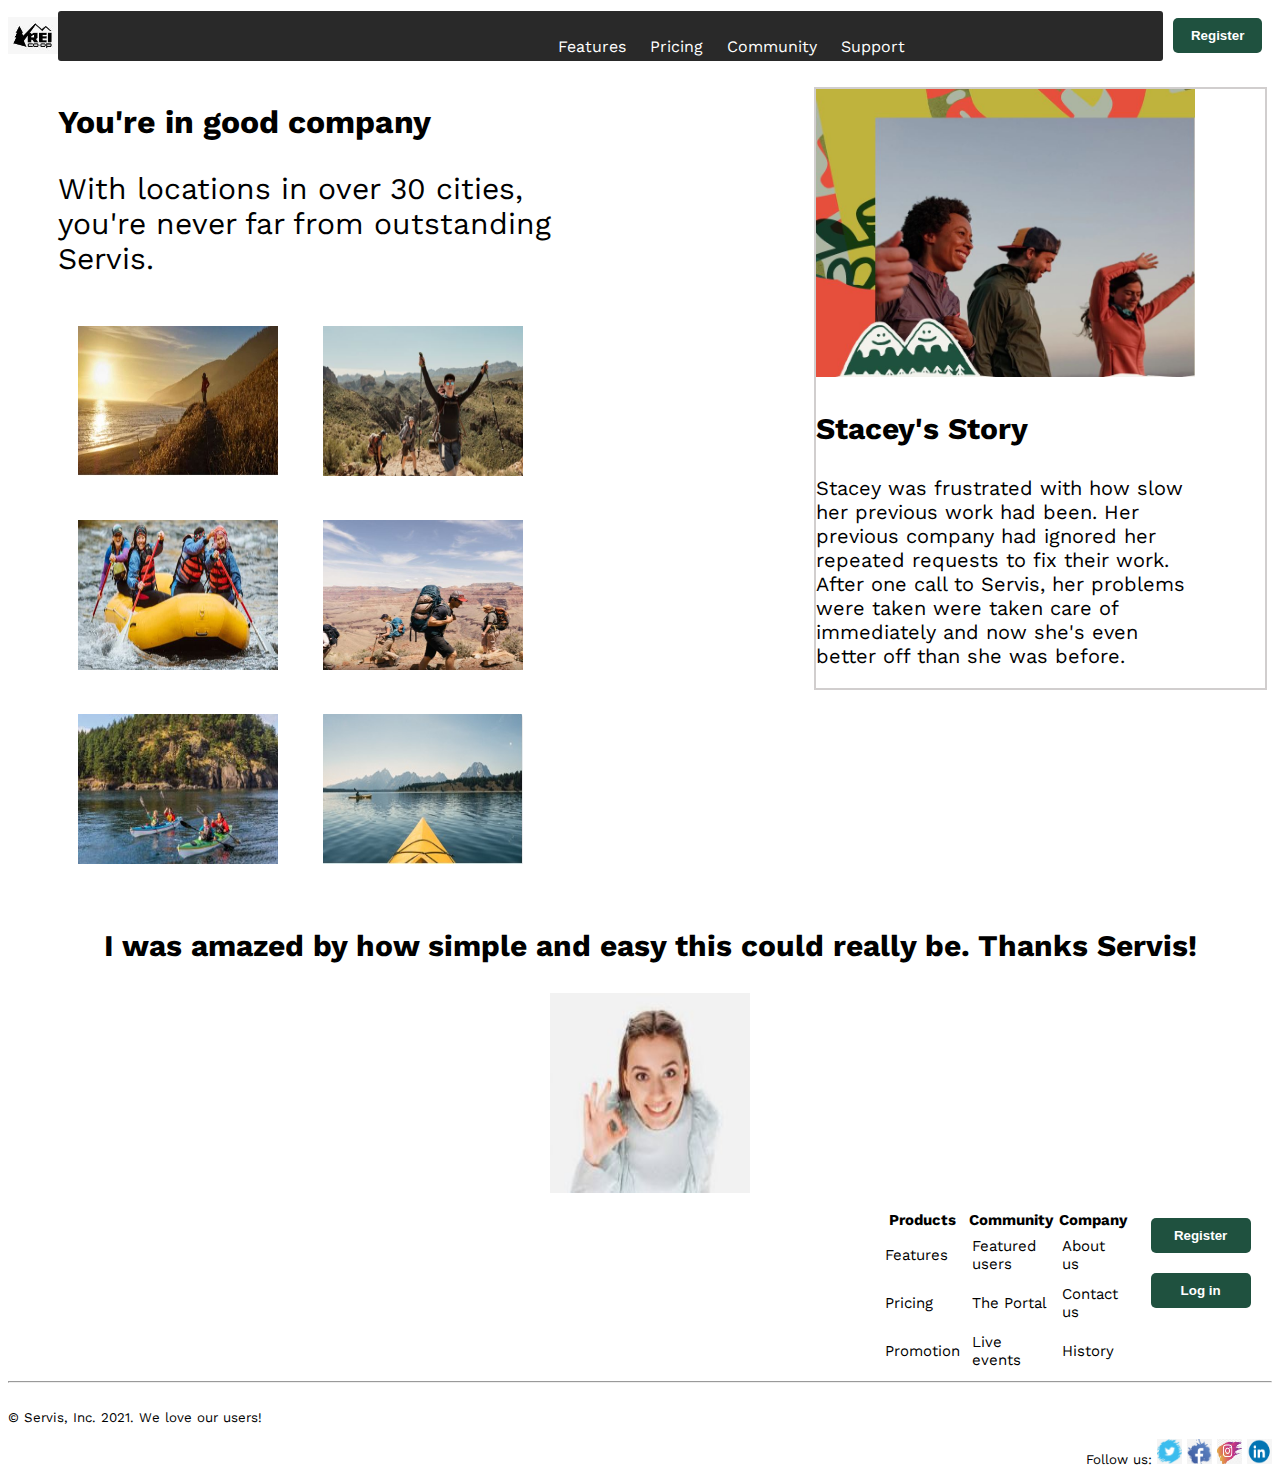
==== index.html @ 28664c56 "Edit button" ====
<!DOCTYPE html>
<html lang="en">
    <head>
        <title>REI Servis</title>

        <meta charset="utf-8">
        <link rel="stylesheet" href="index.css" type="text/css" /> 
    </head>
    <body>
        <header>
            <img src="REIlogo.JPG" class="logo" alt="REI logo">
            <nav>
                <ul>
                    <li> <a href="features.html"> Features</a></li>
                    <li> <a href="pricing.html"> Pricing</a></li>
                    <li> <a href="community.html"> Community</a></li>
                    <li> <a href="support.html"> Support</a></li>
                </ul>
            </nav>
            <button><a href="register.html">Register</a></button>
        </header>
<br>
<div class="company">
        <h1>You're in good company</h1>
<p>With locations in over 30 cities, you're never far from outstanding Servis.</p>
<img src="REIimg1.JPG" alt="Pic 1" class="REI">
<img src="REIimg2.JPG" alt="Pic 2" class="REI">
<img src="REIimg3.JPG" alt="Pic 3" class="REI">
<img src="REIimg4.JPG" alt="Pic 4" class="REI">
<img src="REIimg5.JPG" alt="Pic 5" class="REI">
<img src="REIimg6.jpg" alt="Pic 6" class="REI">
</div>
<div class="otherarticle">
    <img src="REIimg.JPG" alt="happy people" />
    <p class="arttitle">Stacey's Story</p>
    <p class="exwords">Stacey was frustrated with how slow her previous work had been. Her previous company had ignored her repeated requests to fix their work. After one call to Servis, her problems were taken were taken care of immediately and now she's even better off than she was before.</p>

</div>

<div class="extratext">
    <p>I was amazed by how simple and easy this could really be. Thanks Servis!</p>
    <img src="sarah.jpg" alt="Sarah Peters" class="sarah"/>
    
</div>

<div class="buttonlinks">
    <button><a href="register.html">Register</a></button> <br>
    <button><a href="register.html">Log in</a></button>

</div>
    
<div class="bottomlinks">
<table>
<thead>
    <tr>
        <th>Products</th>
        <th>Community</th>
        <th>Company</th>
    </tr>
</thead>
<tbody>
    <tr>
        <td> <a href="features.html"> Features</a></td>
        <td> <a href="featured-users.html"> Featured users</a></td>
        <td> <a href="about-us.html"> About us</a></td>
    </tr>
    <tr>
        <td> <a href="pricing.html"> Pricing</a></td>
        <td> <a href="the-portal.html"> The Portal</a></td>
        <td> <a href="contact-us.html"> Contact us</a></td>
    </tr>
    <tr>
        <td> <a href="promo.html"> Promotion</a></td>
        <td> <a href="live-events.html"> Live events</a></td>
        <td> <a href="history.html"> History</a></td>
    </tr>
</tbody>
</table>

</div>
<br>
<div>
<hr>
</div>

<br>
<footer>
&copy; Servis, Inc. 2021. We love our users!
</footer>

<div>
 <p class="socials">
        Follow us:
        <a href="https://twitter.com/fake"> <img src="TwitterLogo.PNG" alt="Twitter"></a>
        <a href="https://facebook.com/fake"> <img src="FacebookLogo.PNG" alt="Facebook"></a>
        <a href="https://instagram.com/fake"> <img src="InstagramLogo.PNG" alt="Instagram"></a>
        <a href="https://linkedin.com/in/fake"> <img src="LinkedInLogo.PNG" alt="LinkedIn"></a>
</p> 
</div>


    </body>
</html>
---- index.css ----
@import url('https://fonts.googleapis.com/css2?family=Work+Sans:wght@300&display=swap');

html {
    margin: 0px;
    padding: 0px;
    overflow: scroll;
    min-height: 100vh;
}

body {
    font-family: 'Work Sans', sans-serif;
}

header {
    display: flex;
    justify-content: space-between;
    align-items: center;
}

header ul {
    display: flex;
    flex-flow: row nowrap;
    list-style: none;
}

li + li {
    margin-left: 24px;
}

ul {
    margin-left: 450px;
}

button {
    background-color:hsl(158, 45%, 22%);
    color: hsl(158, 45%, 99%);
    border: none;
    padding: 16px;
    font-weight: 800;
    border-radius: 5px;
}

button a:link, button a:visited {
    text-decoration: none;
    color: white;
}

nav {
    background-color: hsl(0, 0%, 16%);
    border: none;
    color: white;
    padding: 10px;
    width: 100%;
    border-radius: 3px;
    height: 30px;
}

nav a:link, nav:link, nav a:visited {
    text-decoration: none;
    color: white
}

.company {
    display: flexbox;
    flex-direction: column;
    float: left;
    width: 40%;
    background-color: white;
    padding-left: 50px;
    padding-top: 50px
    margin: 5px;
    text-align: left;
}

h2, h3 {
    text-align: left;
}

.otherarticle {
    display: flexbox;
    flex-direction: column;
    float: right;
    width:30%;
    background-color: white;
    padding-right: 70px;
    margin: 5px;
    border: solid 2px rgb(209, 206, 206);
}

.extratext {
    display: inline-flex;
    flex-direction: column;
    background-color: white;
    width: 100%;
    padding: 5px;
    margin: 5px;
    text-align: center;
    font-weight: bold;
}

.logo {
    width: 50px;
}

img {
    width: 100%;
    align-items: center;
}

.REI {
    width: 200px;
    height: 150px;
    padding: 20px;
}

.bottomlinks {
    display: flexbox;
    float: right;
    width: 20%;
    margin: auto;
    border: inset;
    padding: 5px;
    border: none;
}

tbody, thead, td {
    padding: 5px;
    font-size: 15px;
}

table a:link, nav:link, table a:visited {
    text-decoration: none;
    color: black
}

button {
    width: 100px;
    padding: 10px;
    margin: 10px;
}

.buttonlinks {
    display: flexbox;
    float: right;
    width: 10%;
    margin: auto;
    border: inset;
    padding: 5px;
    border: none;

}

p {
    font-size: 30px;
}

.exwords {
    font-size: 20px;
}

.arttitle {
    font-weight:bold;
    font-size: 30px;
}

hr {
    clear: both;
}

footer {
    clear:both;
    font-size:smaller;
}

.sarah {
    height: 200px;
    width: 200px;
    display: flexbox;
    text-align: center;
    margin-left: auto;
    margin-right: auto;
}

.socials{
    clear:both;
    font-size:smaller;
    float: right;
}

.socials img {
    height: 25px;
    width: 25px;
}
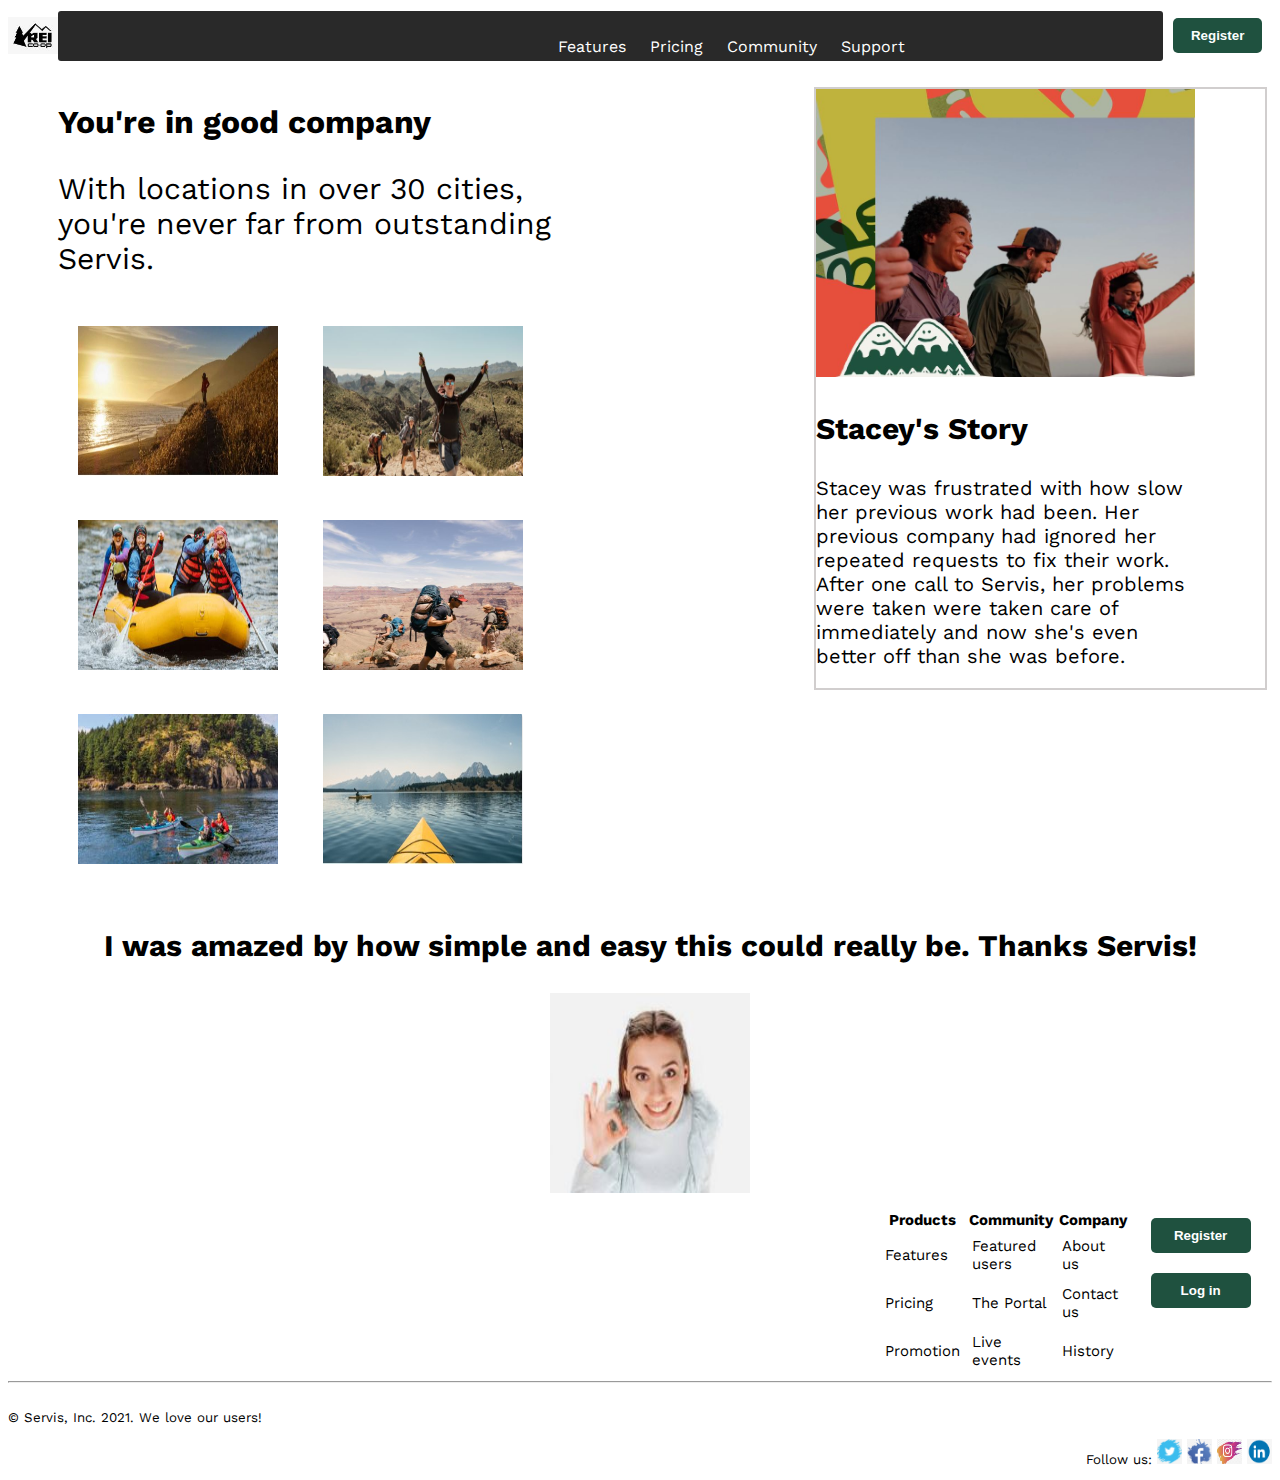
==== commit dd3d3058: "Update button" ====
--- a/index.html
+++ b/index.html
@@ -17,7 +17,8 @@
                     <li> <a href="support.html"> Support</a></li>
                 </ul>
             </nav>
-            <button><a href="register.html">Register</a></button>
+            <button onclick="window.location.href="register.html">Register</a></button>
+            
         </header>
 <br>
 <div class="company">
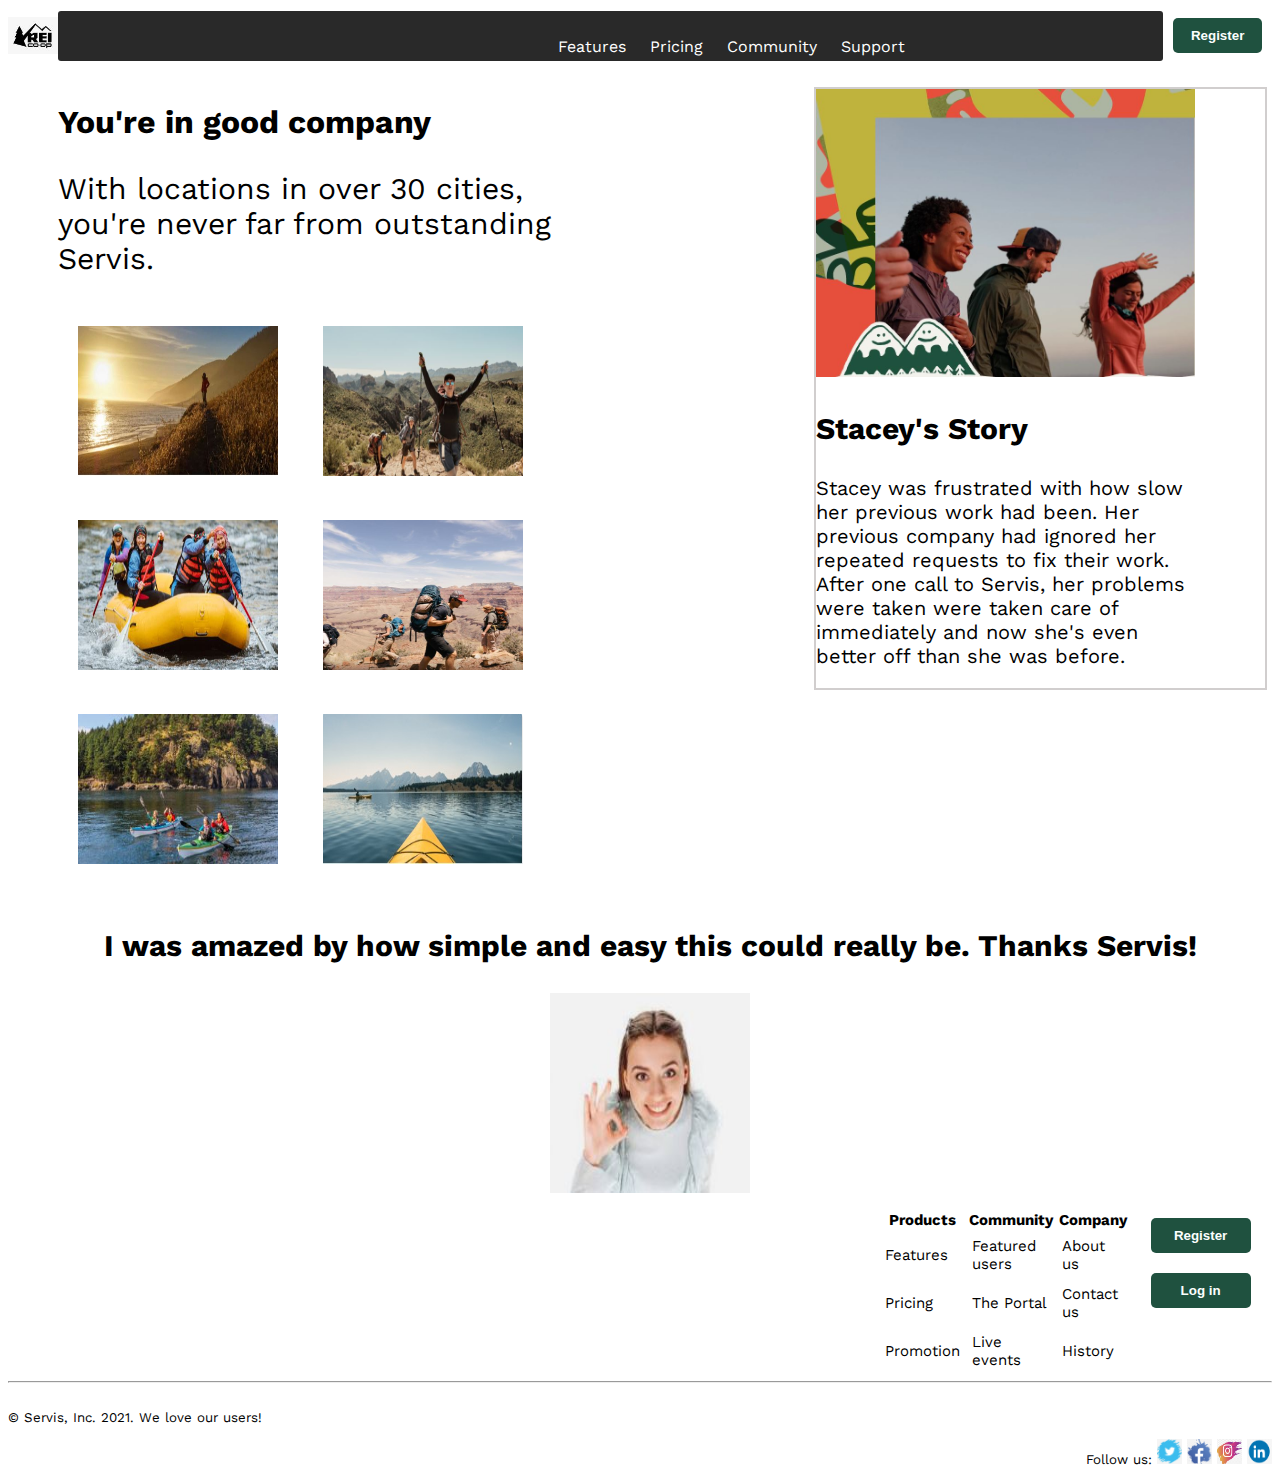
==== commit c30c204a: "Edit button" ====
--- a/index.html
+++ b/index.html
@@ -17,7 +17,7 @@
                     <li> <a href="support.html"> Support</a></li>
                 </ul>
             </nav>
-            <button onclick="window.location.href="register.html">Register</a></button>
+            <button onclick="window.location.href = "register.html">Register</button>
             
         </header>
 <br>
@@ -45,8 +45,8 @@
 </div>
 
 <div class="buttonlinks">
-    <button><a href="register.html">Register</a></button> <br>
-    <button><a href="register.html">Log in</a></button>
+    <button onclick="window.location.href = "register.html">Register</button> <br>
+    <button onclick="window.location.href = "register.html">Log in</button>
 
 </div>
     
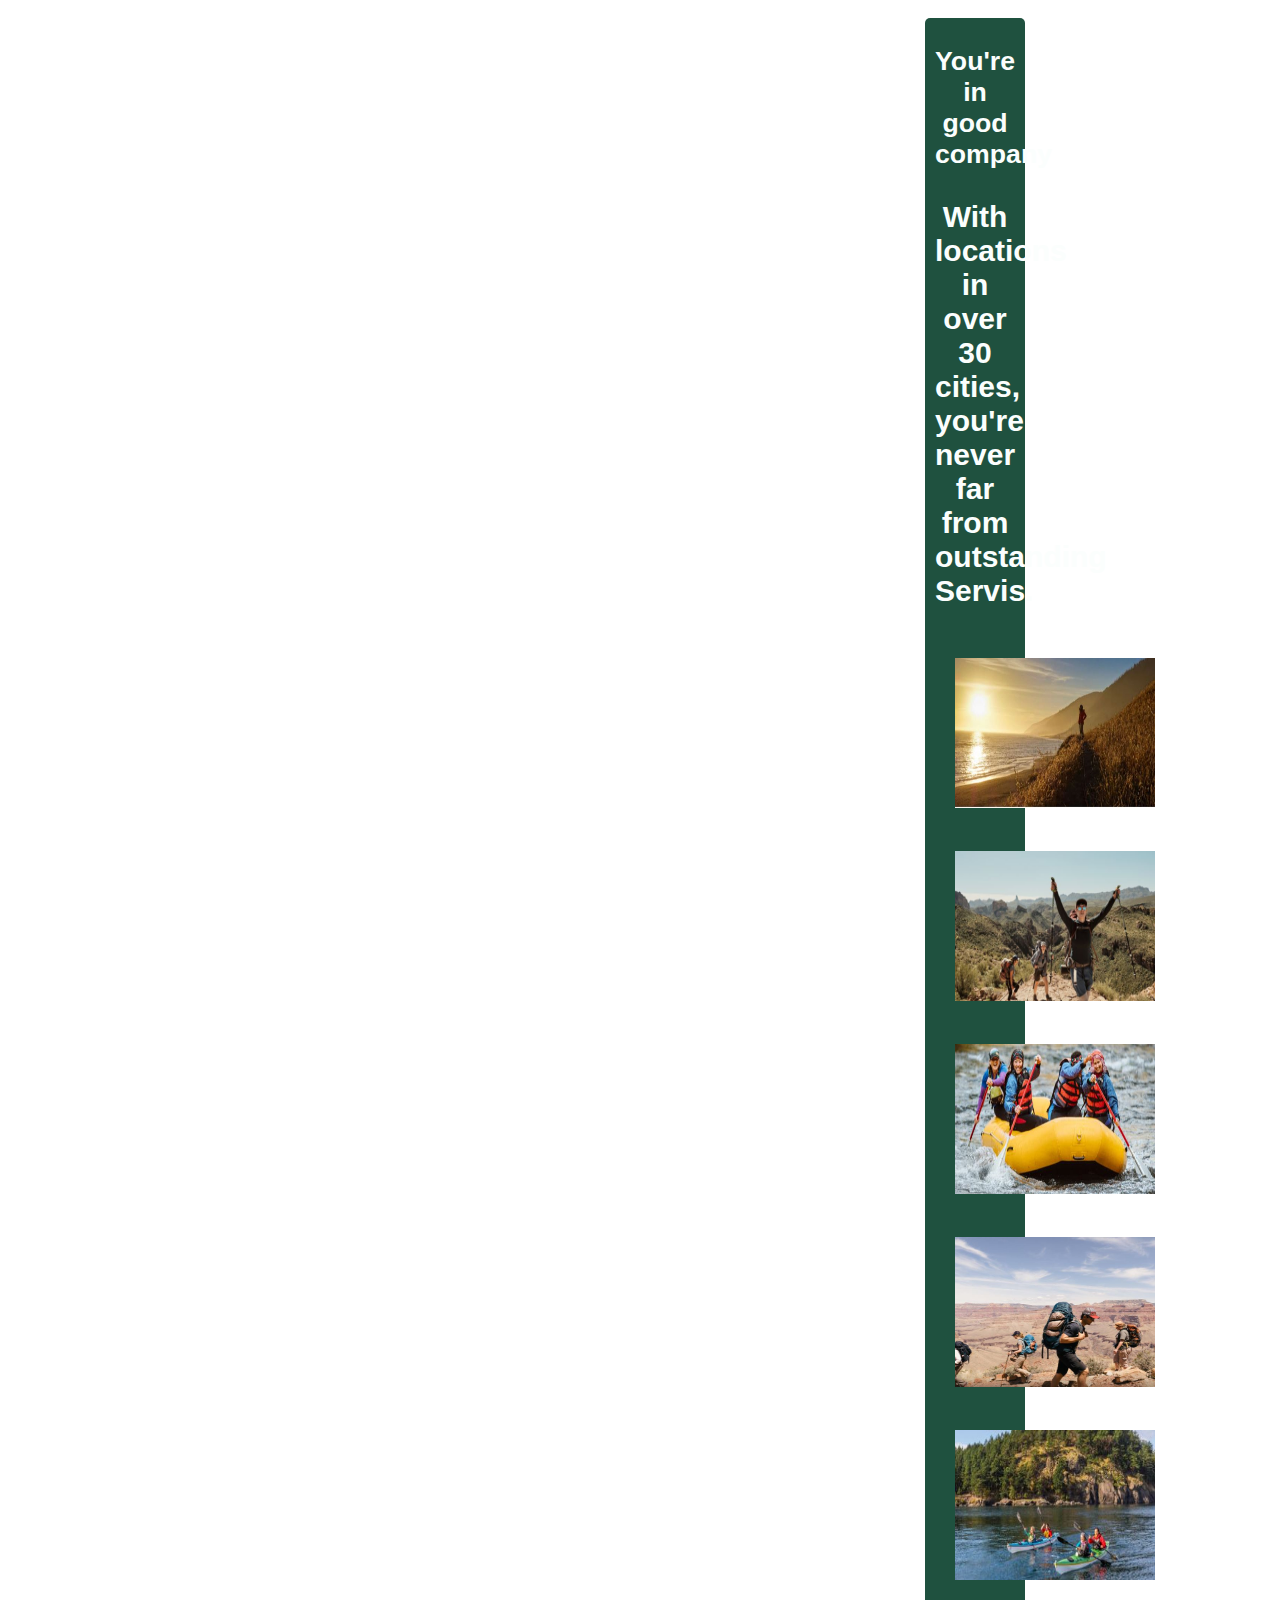
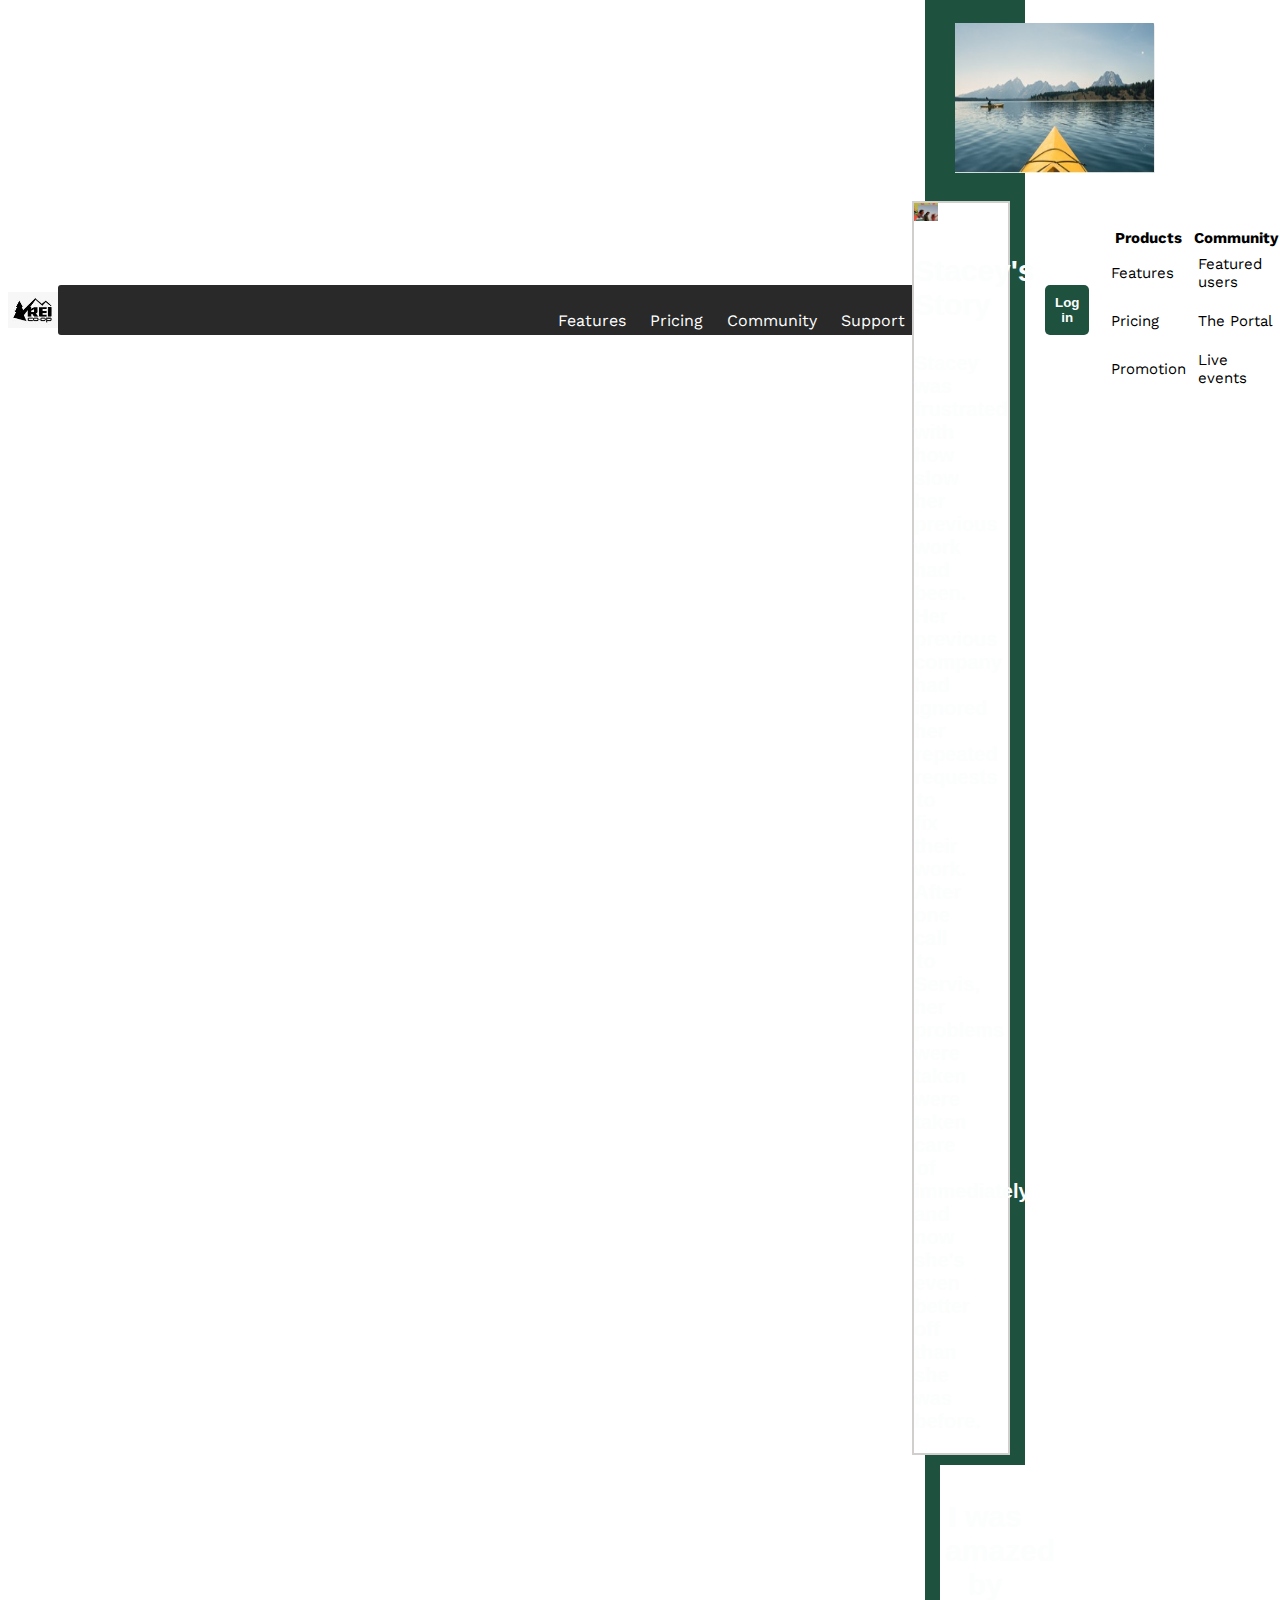
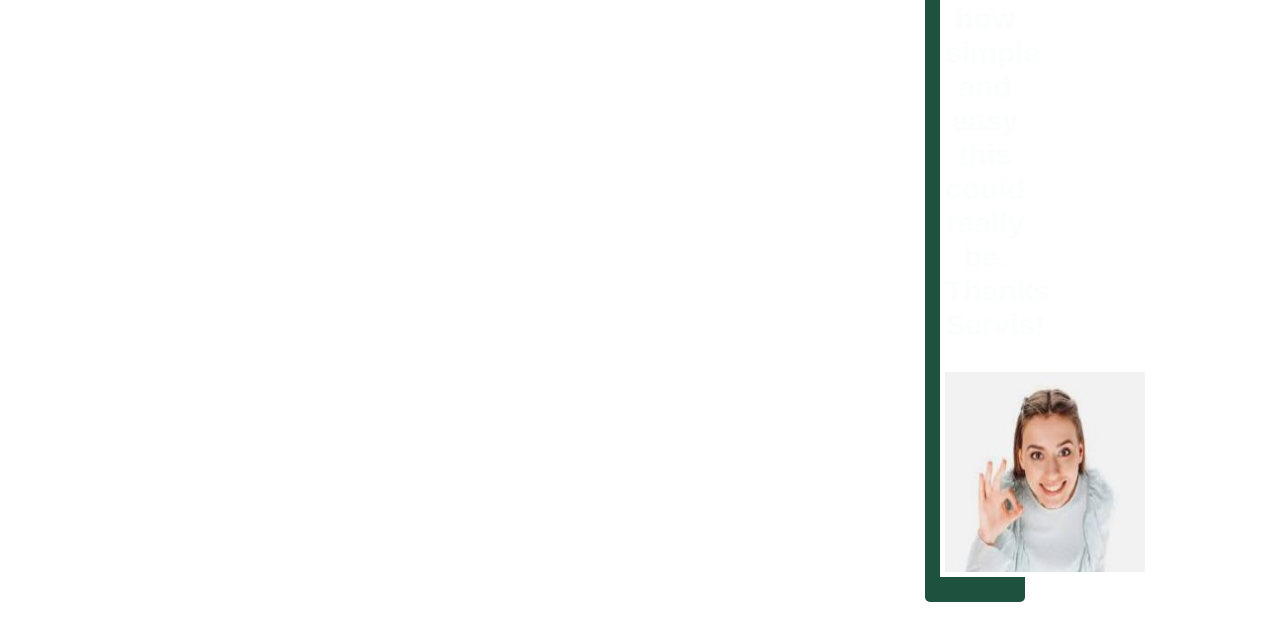
==== commit 153ef0f6: "Edit button" ====
--- a/index.html
+++ b/index.html
@@ -17,7 +17,7 @@
                     <li> <a href="support.html"> Support</a></li>
                 </ul>
             </nav>
-            <button onclick="window.location.href = "register.html">Register</button>
+            <button onclick="window.location.href = 'register.html'>Register</button>
             
         </header>
 <br>
@@ -45,8 +45,8 @@
 </div>
 
 <div class="buttonlinks">
-    <button onclick="window.location.href = "register.html">Register</button> <br>
-    <button onclick="window.location.href = "register.html">Log in</button>
+    <button onclick="window.location.href = 'register.html'>Register</button> <br>
+    <button onclick="window.location.href = 'register.html'>Log in</button>
 
 </div>
     
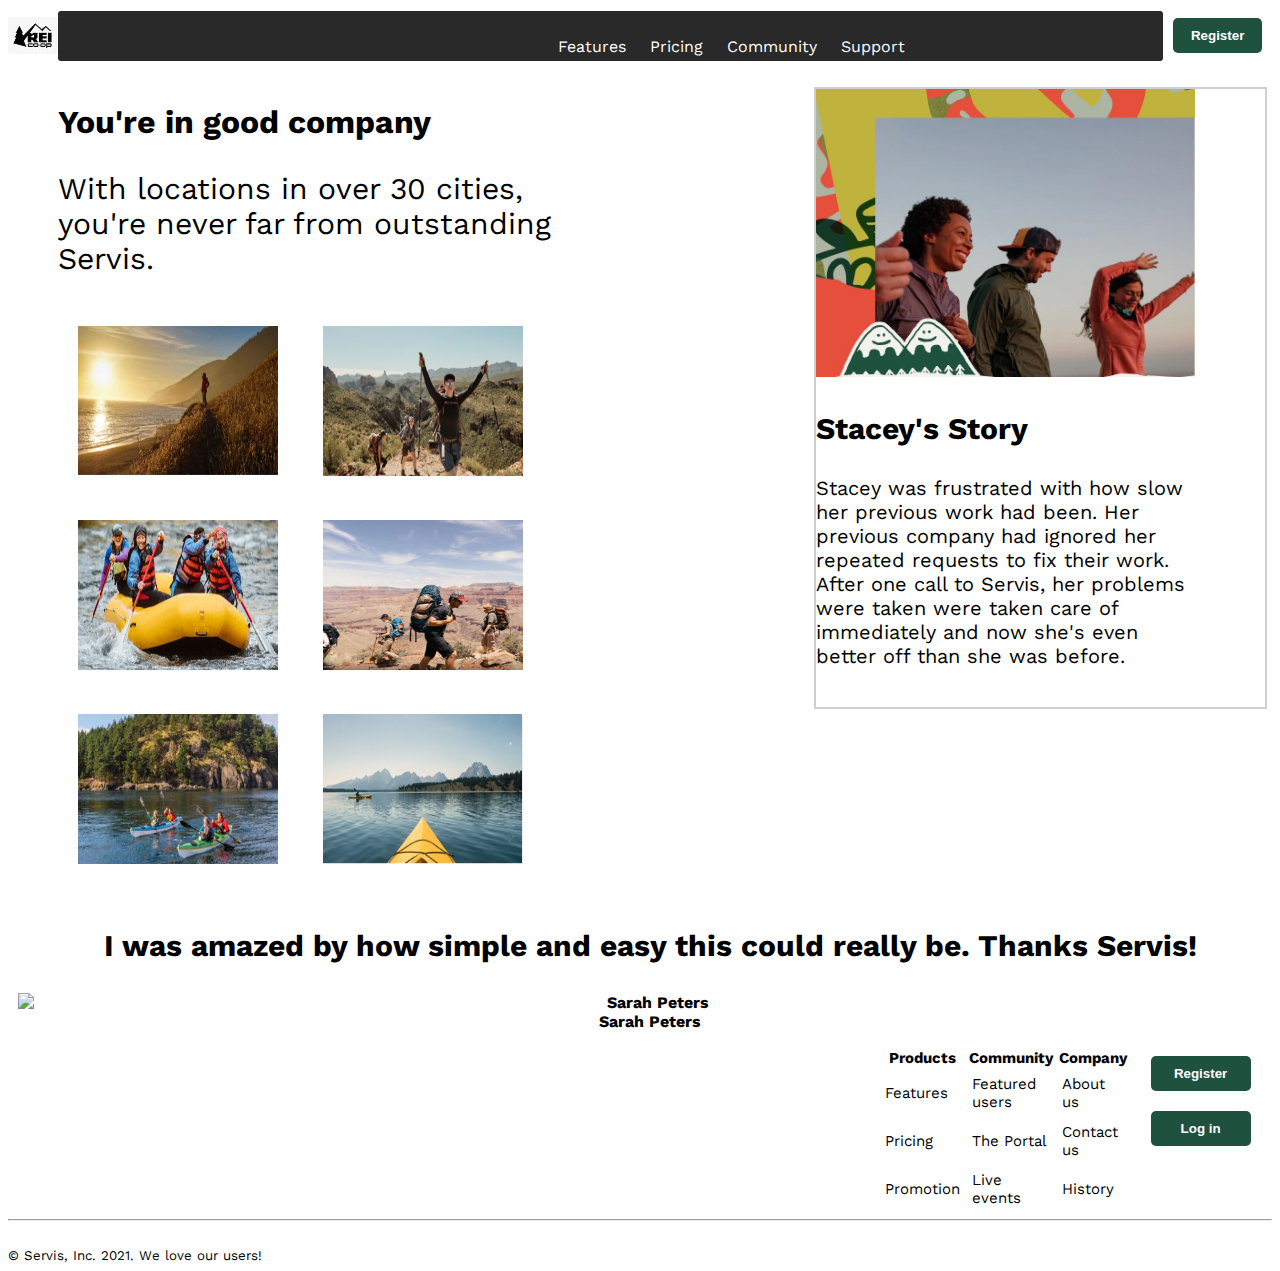
==== commit 26b1afd2: "edit" ====
--- a/index.html
+++ b/index.html
@@ -17,8 +17,7 @@
                     <li> <a href="support.html"> Support</a></li>
                 </ul>
             </nav>
-            <button onclick="window.location.href = 'register.html'>Register</button>
-            
+            <button> <a href="register.html"> Register</a></button>
         </header>
 <br>
 <div class="company">
@@ -35,18 +34,18 @@
     <img src="REIimg.JPG" alt="happy people" />
     <p class="arttitle">Stacey's Story</p>
     <p class="exwords">Stacey was frustrated with how slow her previous work had been. Her previous company had ignored her repeated requests to fix their work. After one call to Servis, her problems were taken were taken care of immediately and now she's even better off than she was before.</p>
-
+<img>
 </div>
 
 <div class="extratext">
     <p>I was amazed by how simple and easy this could really be. Thanks Servis!</p>
-    <img src="sarah.jpg" alt="Sarah Peters" class="sarah"/>
-    
+    <img src="sarah.JPG" alt="Sarah Peters" />
+    <figcaption>Sarah Peters</figcaption>
 </div>
 
 <div class="buttonlinks">
-    <button onclick="window.location.href = 'register.html'>Register</button> <br>
-    <button onclick="window.location.href = 'register.html'>Log in</button>
+    <button> <a href="register.html"> Register</a></button> <br>
+    <button> <a href="register.html"> Log in</a></button>
 
 </div>
     
@@ -83,22 +82,10 @@
 <div>
 <hr>
 </div>
-
 <br>
 <footer>
-&copy; Servis, Inc. 2021. We love our users!
+  &copy; Servis, Inc. 2021. We love our users!
 </footer>
-
-<div>
- <p class="socials">
-        Follow us:
-        <a href="https://twitter.com/fake"> <img src="TwitterLogo.PNG" alt="Twitter"></a>
-        <a href="https://facebook.com/fake"> <img src="FacebookLogo.PNG" alt="Facebook"></a>
-        <a href="https://instagram.com/fake"> <img src="InstagramLogo.PNG" alt="Instagram"></a>
-        <a href="https://linkedin.com/in/fake"> <img src="LinkedInLogo.PNG" alt="LinkedIn"></a>
-</p> 
-</div>
-
 
     </body>
 </html>
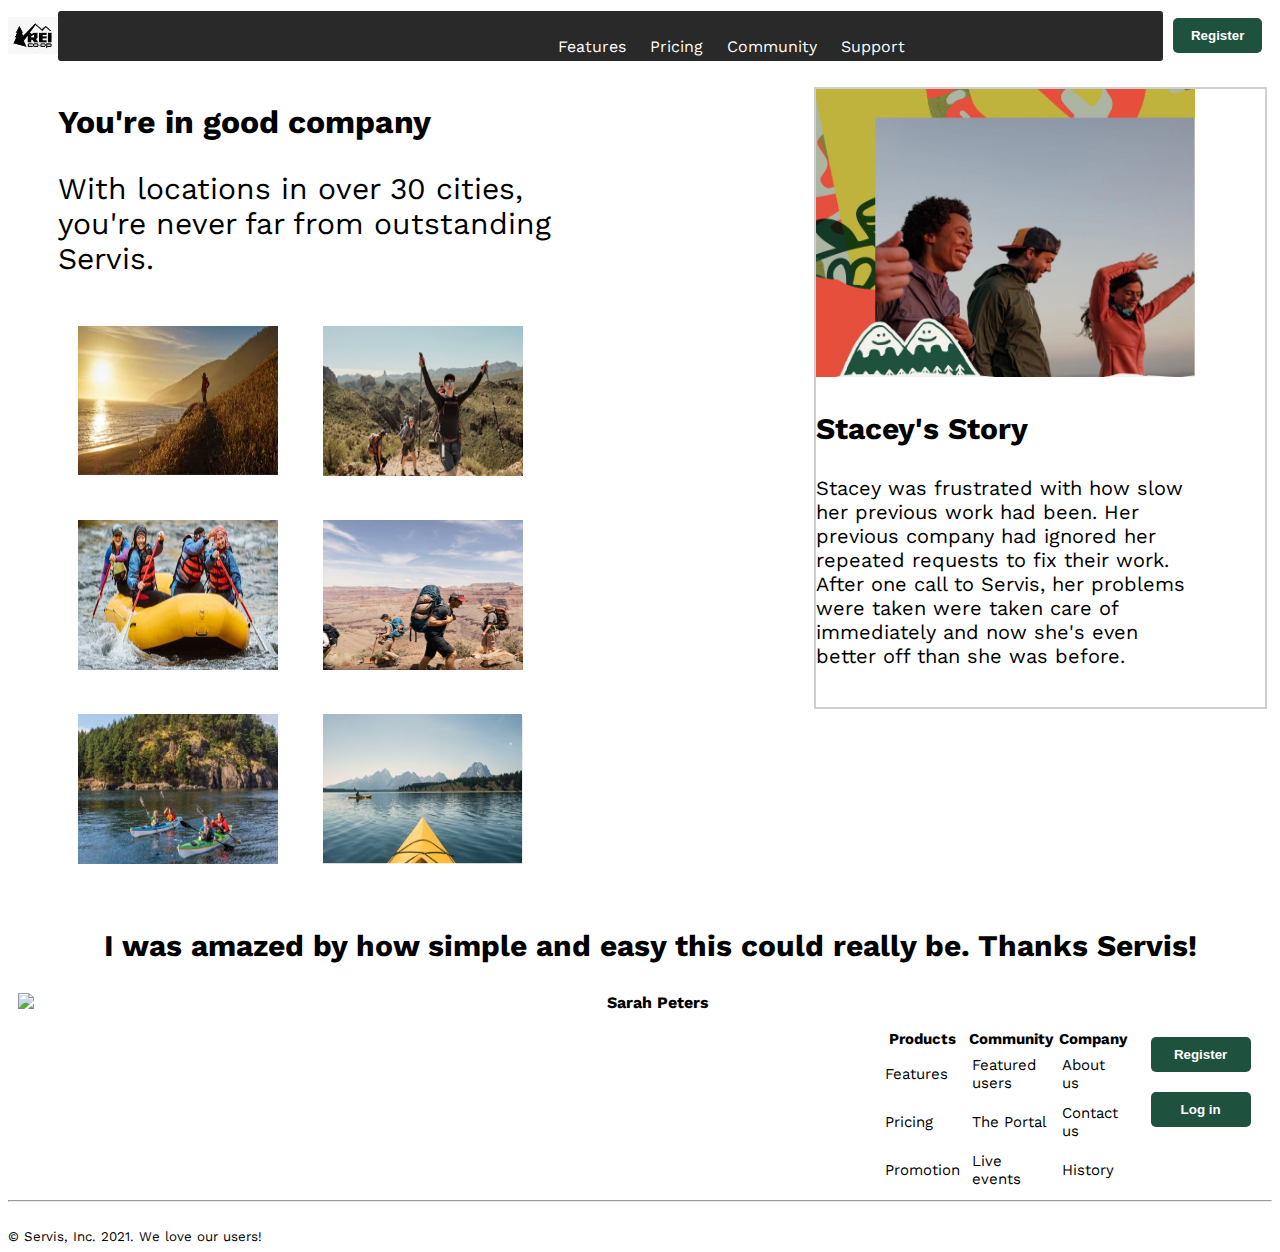
==== commit 29025d02: "remove figcaption" ====
--- a/index.html
+++ b/index.html
@@ -40,7 +40,7 @@
 <div class="extratext">
     <p>I was amazed by how simple and easy this could really be. Thanks Servis!</p>
     <img src="sarah.JPG" alt="Sarah Peters" />
-    <figcaption>Sarah Peters</figcaption>
+
 </div>
 
 <div class="buttonlinks">
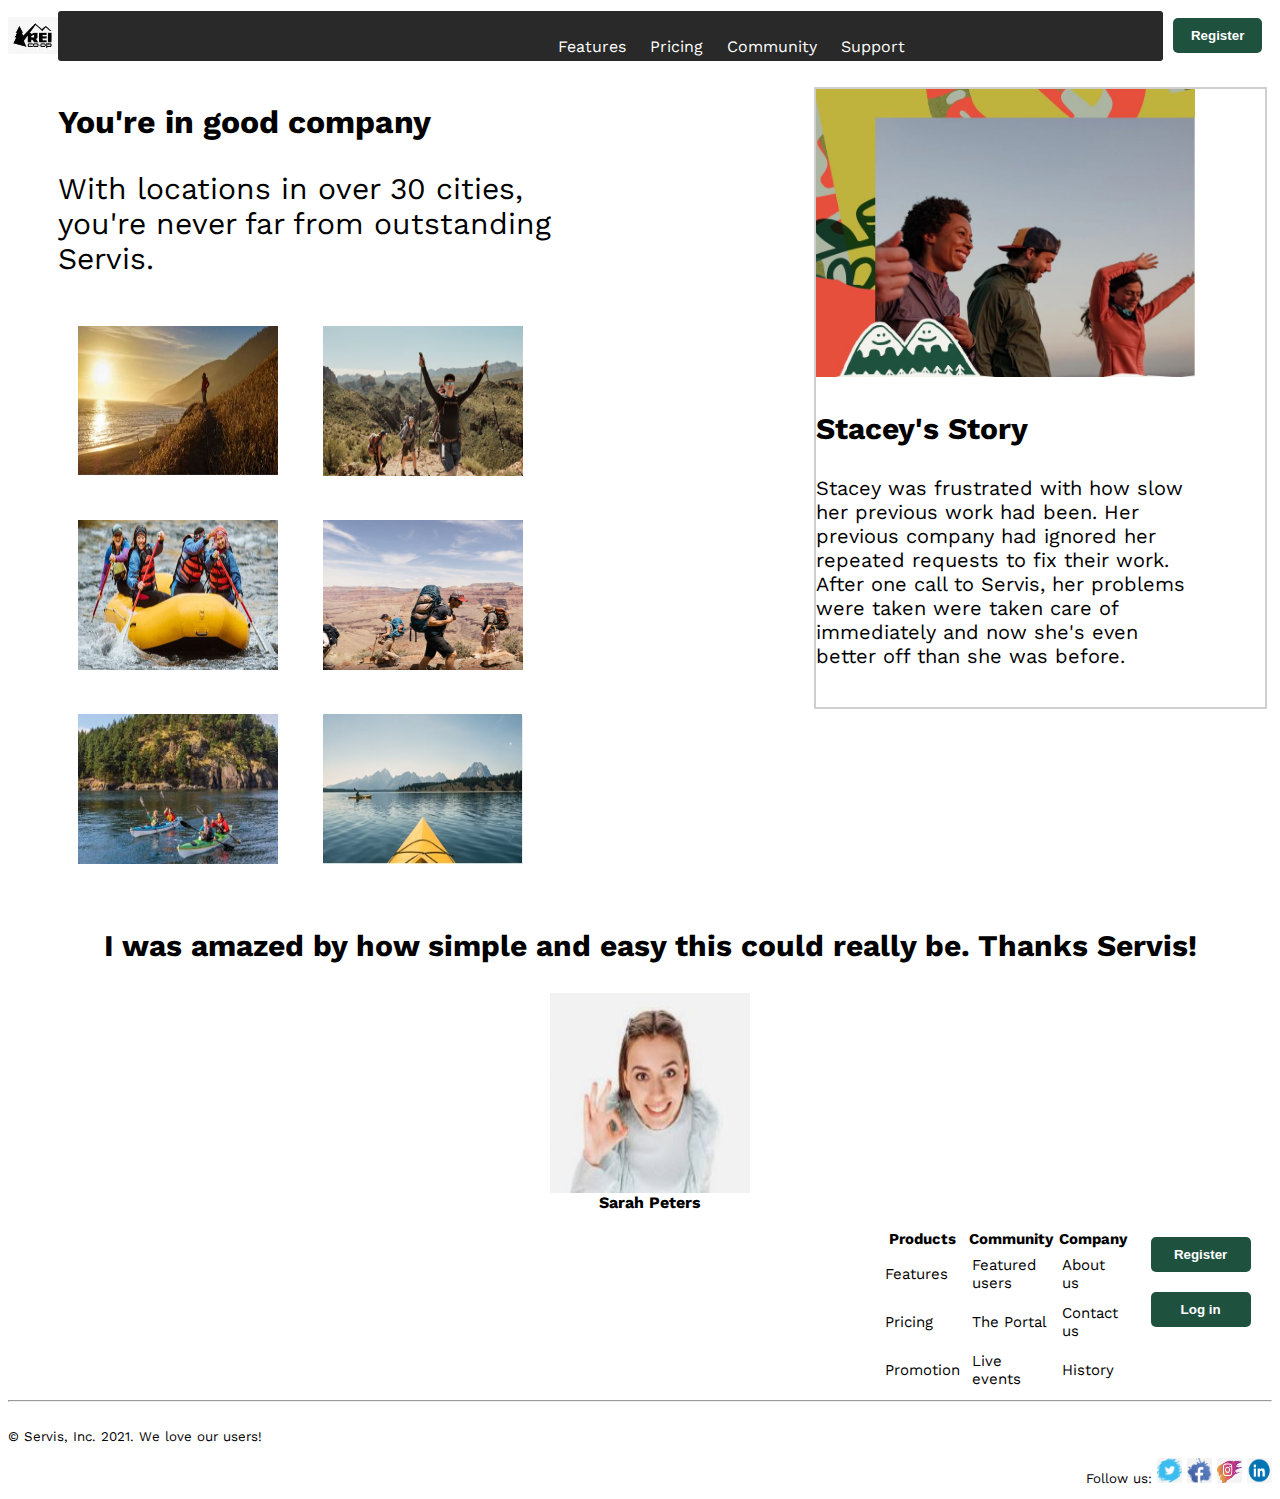
==== commit ec21bdf5: "Revert Version" ====
--- a/index.html
+++ b/index.html
@@ -3,8 +3,9 @@
     <head>
         <title>REI Servis</title>
 
-        <meta charset="utf-8">
+        <meta charset="UTF 8">
         <link rel="stylesheet" href="index.css" type="text/css" /> 
+        <link rel="register" href="register.html" type="html" />
     </head>
     <body>
         <header>
@@ -39,8 +40,8 @@
 
 <div class="extratext">
     <p>I was amazed by how simple and easy this could really be. Thanks Servis!</p>
-    <img src="sarah.JPG" alt="Sarah Peters" />
-
+    <img src="sarah.jpg" alt="Sarah Peters" class="sarah"/>
+    <figcaption>Sarah Peters</figcaption>
 </div>
 
 <div class="buttonlinks">
@@ -82,10 +83,22 @@
 <div>
 <hr>
 </div>
+
 <br>
 <footer>
-  &copy; Servis, Inc. 2021. We love our users!
+&copy; Servis, Inc. 2021. We love our users!
 </footer>
+
+<div>
+ <p class="socials">
+        Follow us:
+        <a href="https://twitter.com/fake"> <img src="Twitter Logo.PNG" alt="Twitter"></a>
+        <a href="https://facebook.com/fake"> <img src="Facebook Logo.PNG" alt="Facebook"></a>
+        <a href="https://instagram.com/fake"> <img src="Instagram Logo.PNG" alt="Instagram"></a>
+        <a href="https://linkedin.com/in/fake"> <img src="LinkedIn Logo.PNG" alt="LinkedIn"></a>
+</p> 
+</div>
+
 
     </body>
 </html>
